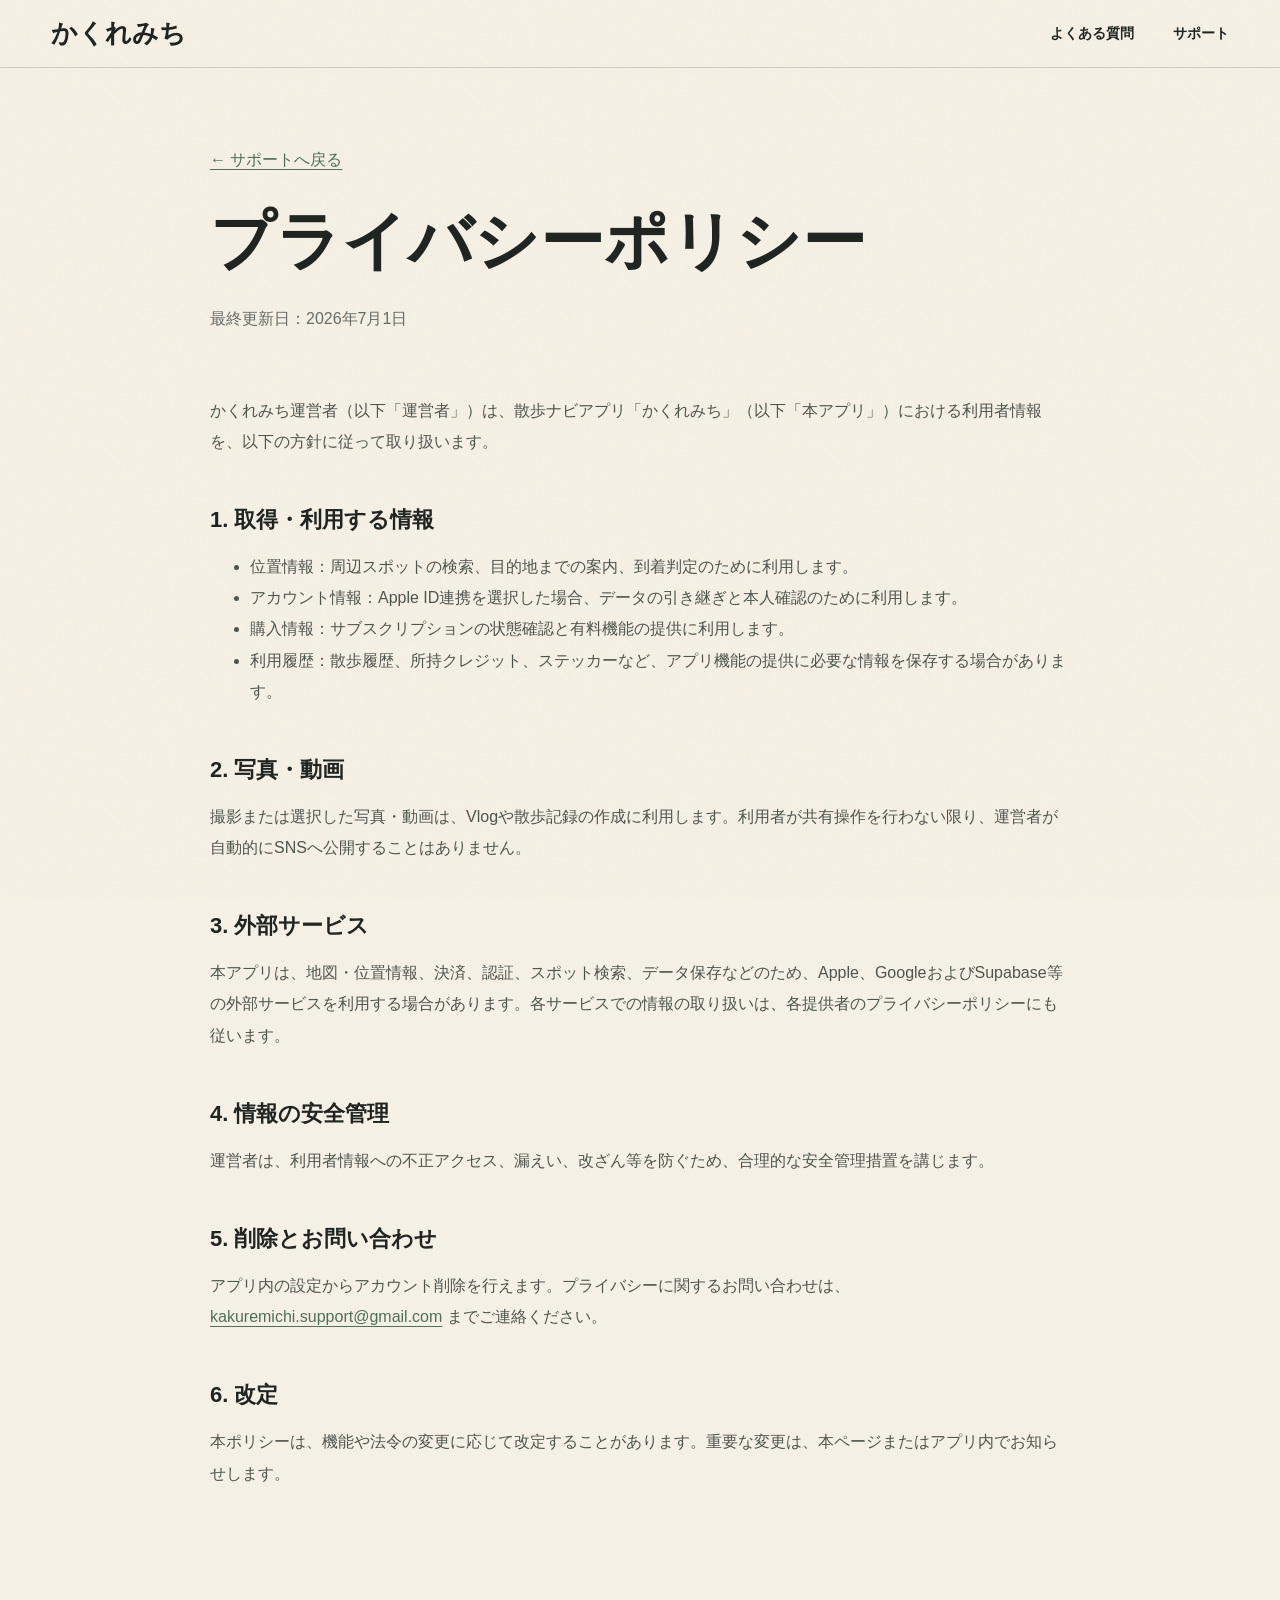
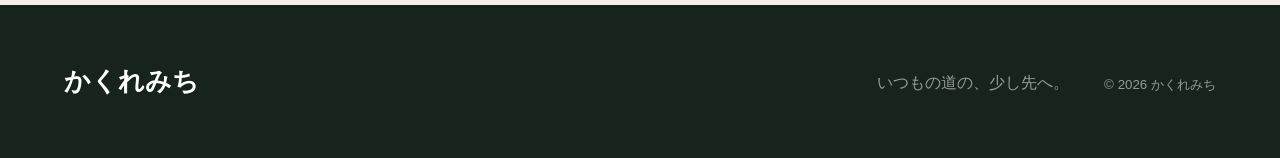
==== privacy/index.html @ 9f10bf23 "Publish KakureMichi support site" ====
<!doctype html>
<html lang="ja">
<head>
  <meta charset="utf-8"><meta name="viewport" content="width=device-width, initial-scale=1">
  <meta name="referrer" content="strict-origin-when-cross-origin">
  <meta http-equiv="Content-Security-Policy" content="default-src 'self'; script-src 'self'; style-src 'self' 'unsafe-inline' https://fonts.googleapis.com; font-src 'self' https://fonts.gstatic.com data:; img-src 'self' data:; connect-src 'none'; media-src 'self'; object-src 'none'; frame-src 'none'; worker-src 'none'; base-uri 'self'; form-action 'none'; upgrade-insecure-requests">
  <meta name="robots" content="index,follow"><title>プライバシーポリシー | かくれみち</title>
  <link rel="preconnect" href="https://fonts.googleapis.com"><link rel="preconnect" href="https://fonts.gstatic.com" crossorigin>
  <link href="https://fonts.googleapis.com/css2?family=Klee+One:wght@400;600&family=Noto+Sans+JP:wght@400;500;600;700&display=swap" rel="stylesheet">
  <link rel="stylesheet" href="../styles.css">
</head>
<body>
  <header class="site-header is-scrolled"><a class="brand" href="../">かくれみち</a><nav class="desktop-nav"><a href="../#faq">よくある質問</a><a href="../#support">サポート</a></nav></header>
  <main class="legal-page"><div class="section-inner">
    <a class="legal-back" href="../">← サポートへ戻る</a>
    <h1>プライバシーポリシー</h1><p class="updated">最終更新日：2026年7月1日</p>
    <p>かくれみち運営者（以下「運営者」）は、散歩ナビアプリ「かくれみち」（以下「本アプリ」）における利用者情報を、以下の方針に従って取り扱います。</p>
    <h2>1. 取得・利用する情報</h2>
    <ul><li>位置情報：周辺スポットの検索、目的地までの案内、到着判定のために利用します。</li><li>アカウント情報：Apple ID連携を選択した場合、データの引き継ぎと本人確認のために利用します。</li><li>購入情報：サブスクリプションの状態確認と有料機能の提供に利用します。</li><li>利用履歴：散歩履歴、所持クレジット、ステッカーなど、アプリ機能の提供に必要な情報を保存する場合があります。</li></ul>
    <h2>2. 写真・動画</h2><p>撮影または選択した写真・動画は、Vlogや散歩記録の作成に利用します。利用者が共有操作を行わない限り、運営者が自動的にSNSへ公開することはありません。</p>
    <h2>3. 外部サービス</h2><p>本アプリは、地図・位置情報、決済、認証、スポット検索、データ保存などのため、Apple、GoogleおよびSupabase等の外部サービスを利用する場合があります。各サービスでの情報の取り扱いは、各提供者のプライバシーポリシーにも従います。</p>
    <h2>4. 情報の安全管理</h2><p>運営者は、利用者情報への不正アクセス、漏えい、改ざん等を防ぐため、合理的な安全管理措置を講じます。</p>
    <h2>5. 削除とお問い合わせ</h2><p>アプリ内の設定からアカウント削除を行えます。プライバシーに関するお問い合わせは、<a href="mailto:kakuremichi.support@gmail.com">kakuremichi.support@gmail.com</a> までご連絡ください。</p>
    <h2>6. 改定</h2><p>本ポリシーは、機能や法令の変更に応じて改定することがあります。重要な変更は、本ページまたはアプリ内でお知らせします。</p>
  </div></main>
  <footer><a class="brand" href="../">かくれみち</a><p>いつもの道の、少し先へ。</p><small>© 2026 かくれみち</small></footer>
</body></html>
---- styles.css ----
:root {
  --ink: #202521;
  --sub: #666c67;
  --paper: #f5f0e5;
  --paper-deep: #e9e1d1;
  --moss: #506f59;
  --moss-dark: #253f33;
  --coral: #dd654d;
  --gold: #e3ac4b;
  --blue: #7da7b2;
  --line: rgba(32, 37, 33, 0.17);
  --header-h: 84px;
}

* { box-sizing: border-box; }
html { scroll-behavior: smooth; overflow-x: clip; }
body {
  margin: 0;
  color: var(--ink);
  background: var(--paper);
  font-family: "Noto Sans JP", sans-serif;
  letter-spacing: 0;
  overflow-x: hidden;
}
body::before {
  content: "";
  position: fixed;
  z-index: 60;
  inset: 0;
  pointer-events: none;
  opacity: .14;
  background-image: url("data:image/svg+xml,%3Csvg xmlns='http://www.w3.org/2000/svg' width='180' height='180' viewBox='0 0 180 180'%3E%3Cfilter id='n'%3E%3CfeTurbulence type='fractalNoise' baseFrequency='.82' numOctaves='3' stitchTiles='stitch'/%3E%3C/filter%3E%3Crect width='100%25' height='100%25' filter='url(%23n)' opacity='.18'/%3E%3C/svg%3E");
  mix-blend-mode: multiply;
}
a { color: inherit; text-decoration: none; }
button { font: inherit; }
.skip-link { position: fixed; top: 8px; left: 8px; z-index: 100; padding: 10px 14px; background: white; transform: translateY(-150%); }
.skip-link:focus { transform: translateY(0); }

.journey-progress {
  position: fixed;
  z-index: 48;
  left: clamp(14px, 2vw, 32px);
  top: 50%;
  display: flex;
  align-items: center;
  gap: 12px;
  color: rgba(255,255,255,.72);
  transform: translate(-45%, -50%) rotate(-90deg);
  transform-origin: center;
  transition: color .35s ease;
}
.journey-progress::before { content: ""; width: 82px; height: 1px; background: currentColor; opacity: .28; }
.journey-progress i { position: absolute; left: 0; width: 82px; height: 1px; background: var(--gold); transform: scaleX(var(--page-progress, 0)); transform-origin: left; }
.journey-progress span { font-size: 9px; font-weight: 700; letter-spacing: .18em; white-space: nowrap; }
.journey-progress.is-light { color: rgba(32,37,33,.55); }

.site-header {
  position: fixed;
  top: 0;
  left: 0;
  right: 0;
  z-index: 50;
  height: var(--header-h);
  display: flex;
  align-items: center;
  justify-content: space-between;
  padding: 0 clamp(24px, 4vw, 72px);
  color: white;
  transition: background .35s ease, color .35s ease, height .35s ease;
}
.site-header.is-scrolled { height: 68px; color: var(--ink); background: rgba(245, 240, 229, .92); backdrop-filter: blur(16px); border-bottom: 1px solid var(--line); }
.brand { font: 600 clamp(24px, 2vw, 34px)/1 "Klee One", cursive; white-space: nowrap; }
.desktop-nav { display: flex; gap: clamp(22px, 3vw, 48px); font-size: 14px; font-weight: 600; }
.desktop-nav a { position: relative; padding: 8px 0; }
.desktop-nav a::after { content: ""; position: absolute; left: 0; right: 100%; bottom: 0; height: 1px; background: currentColor; transition: right .3s ease; }
.desktop-nav a:hover::after { right: 0; }
.menu-button { display: none; width: 44px; height: 44px; border: 0; background: transparent; color: currentColor; }
.menu-button span { display: block; width: 22px; height: 1px; margin: 6px auto; background: currentColor; }

.hero { position: sticky; top: 0; z-index: 1; min-height: 100svh; isolation: isolate; overflow: hidden; color: white; }
.hero-photo, .hero-shade, #ambient-canvas { position: absolute; inset: 0; }
.hero-photo { z-index: -4; background: url("./assets/hero-alley.webp") center center / cover no-repeat; transform: scale(1.04); }
.hero-shade { z-index: -3; background: linear-gradient(90deg, rgba(10, 14, 13, .78) 0%, rgba(10, 14, 13, .45) 42%, rgba(10, 14, 13, .04) 72%), linear-gradient(0deg, rgba(10, 14, 13, .4), transparent 40%); }
#ambient-canvas { z-index: -2; width: 100%; height: 100%; pointer-events: none; }
.hero-copy { position: relative; z-index: 5; width: min(820px, 88vw); padding: clamp(150px, 19vh, 210px) 0 88px clamp(24px, 8vw, 140px); }
.eyebrow, .section-kicker { margin: 0 0 20px; color: var(--gold); font-size: 12px; font-weight: 700; letter-spacing: .16em; }
.hero h1 { max-width: 720px; margin: 0; font: 600 clamp(42px, 4.35vw, 72px)/1.38 "Klee One", cursive; text-wrap: balance; }
.hero-lead { margin: 30px 0 0; color: rgba(255,255,255,.8); font-size: clamp(15px, 1.2vw, 18px); line-height: 2; }
.hero-actions { display: flex; align-items: center; gap: 28px; margin-top: 38px; }
.primary-action { display: inline-flex; align-items: center; justify-content: space-between; gap: 42px; min-width: 250px; height: 62px; padding: 0 24px; background: var(--coral); font-weight: 700; box-shadow: 0 14px 38px rgba(34, 15, 10, .2); transition: transform .25s ease, background .25s ease; }
.primary-action:hover { transform: translateY(-3px); background: #e2735d; }
.text-action { padding: 10px 0; border-bottom: 1px solid rgba(255,255,255,.6); font-size: 14px; }
.scroll-cue { position: absolute; right: 34px; bottom: 34px; display: grid; justify-items: center; gap: 10px; font-size: 9px; letter-spacing: .2em; writing-mode: vertical-rl; }
.scroll-cue i { display: block; width: 1px; height: 58px; background: rgba(255,255,255,.7); }

.decor, .section-decor { position: absolute; pointer-events: none; user-select: none; }
.decor { z-index: 3; filter: drop-shadow(0 12px 12px rgba(0,0,0,.2)); }
.decor-map { left: -38px; bottom: 5%; width: clamp(105px, 12vw, 190px); transform: rotate(-9deg); opacity: .92; }
.decor-note { right: -34px; top: 35%; width: clamp(130px, 15vw, 220px); transform: rotate(6deg); }
.decor-photo { right: 3%; bottom: 5%; width: clamp(105px, 12vw, 175px); transform: rotate(7deg); }
.decor-arrow { right: 42%; top: 45%; width: clamp(45px, 5vw, 74px); transform: rotate(-8deg); }
.decor-sparkles { right: 23%; top: 27%; width: clamp(54px, 6vw, 90px); }
.route-line { position: absolute; z-index: 2; right: 5%; bottom: -5%; width: min(58vw, 850px); height: 82%; overflow: visible; pointer-events: none; }
.route-line .route-path { fill: none; stroke: #f2c469; stroke-width: 4; stroke-linecap: round; stroke-dasharray: 2 16; filter: drop-shadow(0 0 6px rgba(242,196,105,.75)); }
.route-traveler { filter: drop-shadow(0 4px 8px rgba(24,20,12,.32)); }
.route-traveler circle { fill: var(--gold); stroke: rgba(255,255,255,.9); stroke-width: 3; }
.route-traveler path { fill: var(--moss-dark); stroke: none; }

.paper-band { position: relative; background: var(--paper); overflow-x: clip; }
.paper-band::before { content: ""; position: absolute; top: -28px; left: -2%; width: 104%; height: 56px; background: var(--paper); clip-path: polygon(0 46%, 5% 32%, 11% 54%, 18% 25%, 26% 49%, 34% 30%, 43% 52%, 52% 22%, 61% 44%, 69% 31%, 78% 55%, 87% 28%, 94% 49%, 100% 36%, 100% 100%, 0 100%); }
.section-inner { width: min(1180px, calc(100% - 48px)); margin: 0 auto; }
.story { z-index: 8; min-height: 680px; display: grid; align-items: center; padding: 155px 0 115px; overflow: visible; background: #f1ebdf; box-shadow: 0 -24px 55px rgba(10, 14, 13, .18); }
.story::before { display: none; }
.story-grid { position: relative; z-index: 2; display: grid; grid-template-columns: 1fr 1fr; gap: 12vw; align-items: center; }
.torn-paper-edge { position: absolute; z-index: 1; left: 0; top: -126px; width: 100%; height: 170px; object-fit: cover; object-position: center top; pointer-events: none; user-select: none; filter: drop-shadow(0 -10px 12px rgba(18, 20, 18, .15)); transform-origin: center bottom; }
.story h2, .steps h2, .faq h2, .support h2, .legal-page h1 { margin: 0; font: 600 clamp(42px, 5vw, 72px)/1.35 "Klee One", cursive; }
.story-copy { max-width: 520px; color: var(--sub); font-size: 17px; line-height: 2.15; }
.secret-note {
  position: relative;
  width: min(360px, 100%);
  margin-top: 36px;
  padding: 20px 92px 20px 22px;
  color: var(--ink);
  background: rgba(255,252,244,.72);
  border: 1px solid rgba(78,90,80,.19);
  box-shadow: 0 14px 32px rgba(64,52,35,.08);
  transform: rotate(-1.5deg);
}
.secret-note::before, .secret-note::after { content: ""; position: absolute; top: -10px; width: 58px; height: 22px; background: rgba(218,192,143,.58); }
.secret-note::before { left: 26px; transform: rotate(-5deg); }
.secret-note::after { right: 34px; transform: rotate(7deg); }
.secret-note span, .secret-note small { display: block; letter-spacing: .13em; }
.secret-note span { color: var(--coral); font-size: 9px; font-weight: 700; }
.secret-note strong { display: block; margin: 3px 0 1px; font: 600 27px/1.25 "Klee One", cursive; letter-spacing: .18em; }
.secret-note small { font-size: 10px; color: var(--sub); }
.secret-note::selection { background: transparent; }
.story-stamp { left: 4%; top: 16%; width: 120px; opacity: .58; transform: rotate(-12deg); }
.story-leaf { right: 4%; bottom: 7%; width: 92px; opacity: .78; transform: rotate(9deg); }

.steps { position: relative; z-index: 9; min-height: 800px; padding: 130px 0; background: #dfe5dd; overflow: hidden; }
.steps h2 { margin-bottom: 74px; }
.step-list { --step-progress: 0; position: relative; margin: 0; padding: 0; list-style: none; border-top: 1px solid rgba(37,63,51,.28); }
.step-list::before { content: ""; position: absolute; z-index: 2; left: 0; top: 0; width: 2px; height: 100%; background: var(--coral); transform: scaleY(var(--step-progress)); transform-origin: top; }
.step-list li { position: relative; display: grid; grid-template-columns: 110px 1fr; gap: 25px; align-items: start; padding: 32px 0 32px 20px; border-bottom: 1px solid rgba(37,63,51,.28); }
.step-number { color: var(--coral); font: 600 18px/1 "Klee One", cursive; }
.step-list h3 { margin: 0 0 9px; font-size: 25px; }
.step-list p { margin: 0; color: #526058; }
.step-map { right: 3%; top: 16%; width: min(25vw, 310px); opacity: .78; transform: rotate(8deg); }
.step-tape { right: 17%; top: 13%; width: 130px; transform: rotate(-7deg); }

.faq { z-index: 10; padding: 140px 0; }
.faq-layout { display: grid; grid-template-columns: .8fr 1.2fr; gap: 10vw; }
.faq-heading > p:last-child { color: var(--sub); }
.accordion details { border-top: 1px solid var(--line); }
.accordion details:last-child { border-bottom: 1px solid var(--line); }
.accordion summary { position: relative; padding: 26px 44px 26px 0; cursor: pointer; list-style: none; font-size: 17px; font-weight: 600; }
.accordion summary::-webkit-details-marker { display: none; }
.accordion summary::after { content: "+"; position: absolute; right: 8px; top: 24px; color: var(--moss); font-size: 22px; font-weight: 400; }
.accordion details[open] summary::after { content: "−"; }
.accordion details p { max-width: 690px; margin: 0; padding: 0 40px 26px 0; color: var(--sub); line-height: 1.9; }
.accordion details[open] { background: rgba(255,255,255,.22); }

.support { position: relative; z-index: 11; padding: 150px 0; color: white; background: var(--moss-dark); overflow: hidden; }
.support-grid { position: relative; z-index: 2; display: grid; grid-template-columns: 1fr 1fr; gap: 10vw; align-items: start; }
.support-light { position: absolute; width: 620px; height: 620px; right: -160px; top: -270px; border: 1px solid rgba(227,172,75,.36); border-radius: 50%; box-shadow: 0 0 100px rgba(227,172,75,.12) inset; }
.support-actions { border-top: 1px solid rgba(255,255,255,.24); }
.support-link { display: grid; grid-template-columns: 1fr auto; gap: 7px 20px; padding: 24px 2px; border-bottom: 1px solid rgba(255,255,255,.24); transition: padding .25s ease, color .25s ease; }
.support-link:hover { padding-left: 12px; color: #f0c875; }
.support-link span { font-size: 17px; font-weight: 600; }
.support-link small { grid-column: 1; color: rgba(255,255,255,.57); }
.support-link b { grid-column: 2; grid-row: 1 / span 2; align-self: center; font-size: 24px; font-weight: 400; }
footer { position: relative; z-index: 12; display: grid; grid-template-columns: 1fr auto auto; align-items: end; gap: 35px; padding: 64px clamp(24px, 5vw, 80px); background: #17231d; color: white; }
footer p, footer small { margin: 0; color: rgba(255,255,255,.55); }

.legal-page { min-height: 100vh; padding: 150px 0 100px; background: var(--paper); }
.legal-page .section-inner { max-width: 860px; }
.legal-page h1 { margin-bottom: 18px; }
.legal-page .updated { margin-bottom: 60px; color: var(--sub); }
.legal-page h2 { margin: 48px 0 14px; font-size: 22px; }
.legal-page p, .legal-page li { color: #4e554f; line-height: 1.95; }
.legal-page a { color: var(--moss); text-decoration: underline; text-underline-offset: 4px; }
.legal-back { display: inline-flex; margin-bottom: 28px; color: var(--moss); }

@media (max-width: 780px) {
  :root { --header-h: 68px; }
  .desktop-nav { position: fixed; inset: 68px 0 auto; display: grid; gap: 0; padding: 10px 24px 24px; color: var(--ink); background: rgba(245,240,229,.97); transform: translateY(-130%); transition: transform .35s ease; }
  .desktop-nav.is-open { transform: translateY(0); }
  .desktop-nav a { padding: 16px 0; border-bottom: 1px solid var(--line); }
  .menu-button { display: block; }
  .journey-progress { left: 50%; top: 78px; gap: 8px; transform: translateX(-50%); color: rgba(255,255,255,.68); }
  .journey-progress::before, .journey-progress i { width: min(40vw, 170px); }
  .journey-progress span { display: none; }
  .hero { min-height: max(760px, 100svh); min-height: max(760px, 100dvh); }
  .hero-photo { background-position: 60% center; }
  .hero-shade { background: linear-gradient(90deg, rgba(10,14,13,.76), rgba(10,14,13,.13)), linear-gradient(0deg, rgba(10,14,13,.52), transparent 50%); }
  .hero-copy { width: 100%; padding: 150px 24px 100px; }
  .hero h1 { font-size: clamp(30px, 8.8vw, 42px); line-height: 1.48; }
  .hero-actions { align-items: stretch; flex-direction: column; max-width: 310px; }
  .primary-action { min-width: 0; }
  .decor-map { left: -55px; bottom: 2%; }
  .decor-note { display: none; }
  .decor-photo { right: -20px; bottom: 5%; width: 120px; }
  .decor-arrow { right: 15%; top: 57%; }
  .route-line { right: -10%; width: 110vw; }
  .story-grid, .faq-layout, .support-grid { grid-template-columns: 1fr; gap: 48px; }
  .story { min-height: 720px; padding: 125px 0 90px; }
  .torn-paper-edge { top: -88px; height: 122px; width: 122%; left: -11%; }
  .steps { padding: 110px 0; }
  .steps h2 { margin-bottom: 48px; }
  .step-list li { grid-template-columns: 52px 1fr; }
  .step-map { top: auto; right: -28px; bottom: 20px; width: 158px; opacity: .28; }
  .step-tape { display: none; }
  .faq { padding: 110px 0; }
  .support { padding: 110px 0; }
  footer { grid-template-columns: 1fr; align-items: start; gap: 18px; }
  .legal-page { padding-top: 120px; }
}

@media (min-width: 781px) and (max-width: 1100px) {
  .hero-copy { width: min(680px, 78vw); padding-left: 8vw; }
  .hero h1 { font-size: clamp(40px, 5.5vw, 60px); }
  .decor-note { right: -75px; }
  .decor-photo { right: 1%; }
  .story-grid { gap: 7vw; }
  .step-map { right: -30px; opacity: .45; }
  .support-grid { gap: 6vw; }
}

@media (max-width: 480px) {
  .site-header { padding-inline: 18px; }
  .hero-copy { padding: 132px 18px 90px; }
  .hero h1 { font-size: min(8.2vw, 34px); white-space: nowrap; }
  .hero-lead br { display: none; }
  .hero-actions { gap: 18px; margin-top: 30px; }
  .primary-action { width: 100%; height: 58px; }
  .scroll-cue { right: 16px; bottom: 26px; }
  .decor-sparkles { right: 7%; top: 32%; }
  .section-inner { width: calc(100% - 36px); }
  .story h2, .steps h2, .faq h2, .support h2, .legal-page h1 { font-size: clamp(34px, 11vw, 48px); }
  .story-copy { font-size: 15px; line-height: 2; }
  .secret-note { padding-right: 72px; }
  .steps { min-height: 700px; }
  .step-list h3 { font-size: 21px; }
  .step-list p { font-size: 14px; line-height: 1.8; }
  .accordion summary { font-size: 15px; line-height: 1.7; }
  .support-link span { font-size: 15px; }
}

@media (max-height: 680px) and (min-width: 781px) {
  .hero-copy { padding-top: 118px; padding-bottom: 54px; }
  .hero h1 { font-size: clamp(38px, 4.4vw, 58px); }
  .hero-lead { margin-top: 18px; line-height: 1.75; }
  .hero-actions { margin-top: 24px; }
  .decor-photo { width: 108px; }
}

@media (orientation: landscape) and (max-height: 520px) {
  .hero { min-height: 650px; }
  .journey-progress { display: none; }
}

@media (prefers-reduced-motion: reduce) {
  html { scroll-behavior: auto; }
  *, *::before, *::after { animation-duration: .01ms !important; animation-iteration-count: 1 !important; transition-duration: .01ms !important; }
  #ambient-canvas { display: none; }
}
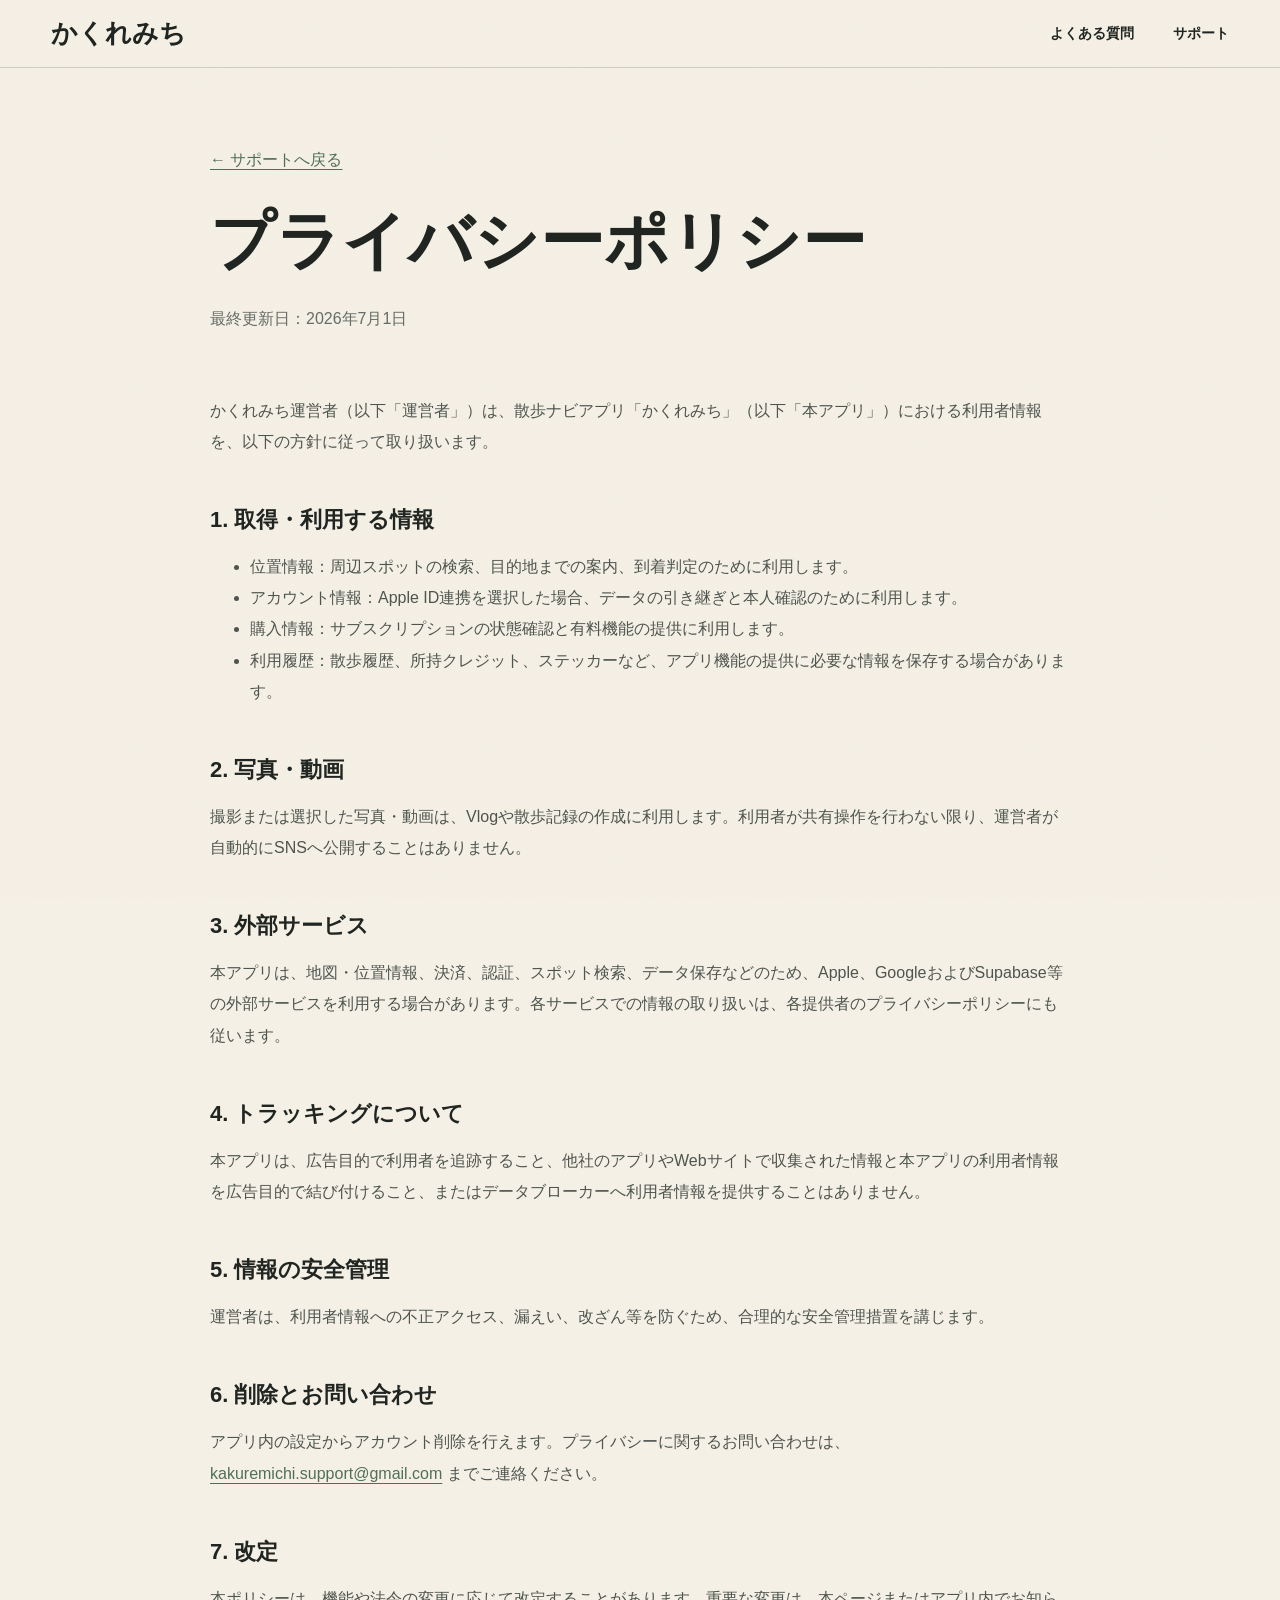
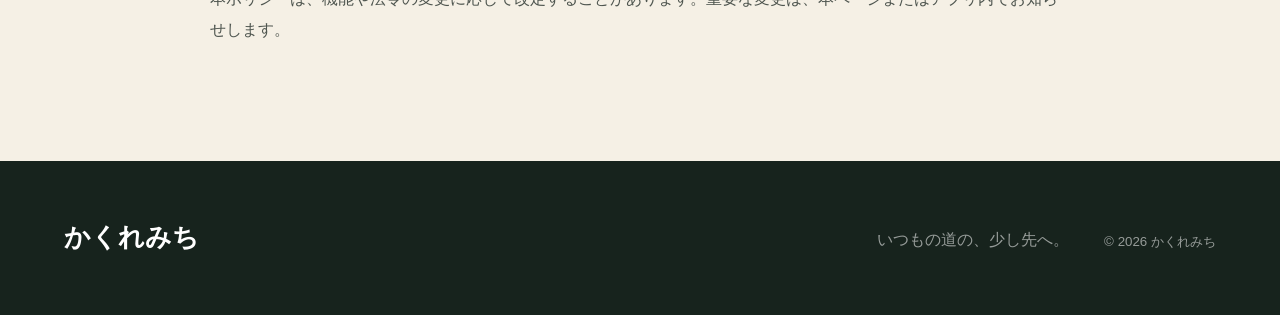
==== commit da6684bb: "Clarify privacy and subscription terms" ====
--- a/privacy/index.html
+++ b/privacy/index.html
@@ -19,9 +19,10 @@
     <ul><li>位置情報：周辺スポットの検索、目的地までの案内、到着判定のために利用します。</li><li>アカウント情報：Apple ID連携を選択した場合、データの引き継ぎと本人確認のために利用します。</li><li>購入情報：サブスクリプションの状態確認と有料機能の提供に利用します。</li><li>利用履歴：散歩履歴、所持クレジット、ステッカーなど、アプリ機能の提供に必要な情報を保存する場合があります。</li></ul>
     <h2>2. 写真・動画</h2><p>撮影または選択した写真・動画は、Vlogや散歩記録の作成に利用します。利用者が共有操作を行わない限り、運営者が自動的にSNSへ公開することはありません。</p>
     <h2>3. 外部サービス</h2><p>本アプリは、地図・位置情報、決済、認証、スポット検索、データ保存などのため、Apple、GoogleおよびSupabase等の外部サービスを利用する場合があります。各サービスでの情報の取り扱いは、各提供者のプライバシーポリシーにも従います。</p>
-    <h2>4. 情報の安全管理</h2><p>運営者は、利用者情報への不正アクセス、漏えい、改ざん等を防ぐため、合理的な安全管理措置を講じます。</p>
-    <h2>5. 削除とお問い合わせ</h2><p>アプリ内の設定からアカウント削除を行えます。プライバシーに関するお問い合わせは、<a href="mailto:kakuremichi.support@gmail.com">kakuremichi.support@gmail.com</a> までご連絡ください。</p>
-    <h2>6. 改定</h2><p>本ポリシーは、機能や法令の変更に応じて改定することがあります。重要な変更は、本ページまたはアプリ内でお知らせします。</p>
+    <h2>4. トラッキングについて</h2><p>本アプリは、広告目的で利用者を追跡すること、他社のアプリやWebサイトで収集された情報と本アプリの利用者情報を広告目的で結び付けること、またはデータブローカーへ利用者情報を提供することはありません。</p>
+    <h2>5. 情報の安全管理</h2><p>運営者は、利用者情報への不正アクセス、漏えい、改ざん等を防ぐため、合理的な安全管理措置を講じます。</p>
+    <h2>6. 削除とお問い合わせ</h2><p>アプリ内の設定からアカウント削除を行えます。プライバシーに関するお問い合わせは、<a href="mailto:kakuremichi.support@gmail.com">kakuremichi.support@gmail.com</a> までご連絡ください。</p>
+    <h2>7. 改定</h2><p>本ポリシーは、機能や法令の変更に応じて改定することがあります。重要な変更は、本ページまたはアプリ内でお知らせします。</p>
   </div></main>
   <footer><a class="brand" href="../">かくれみち</a><p>いつもの道の、少し先へ。</p><small>© 2026 かくれみち</small></footer>
 </body></html>
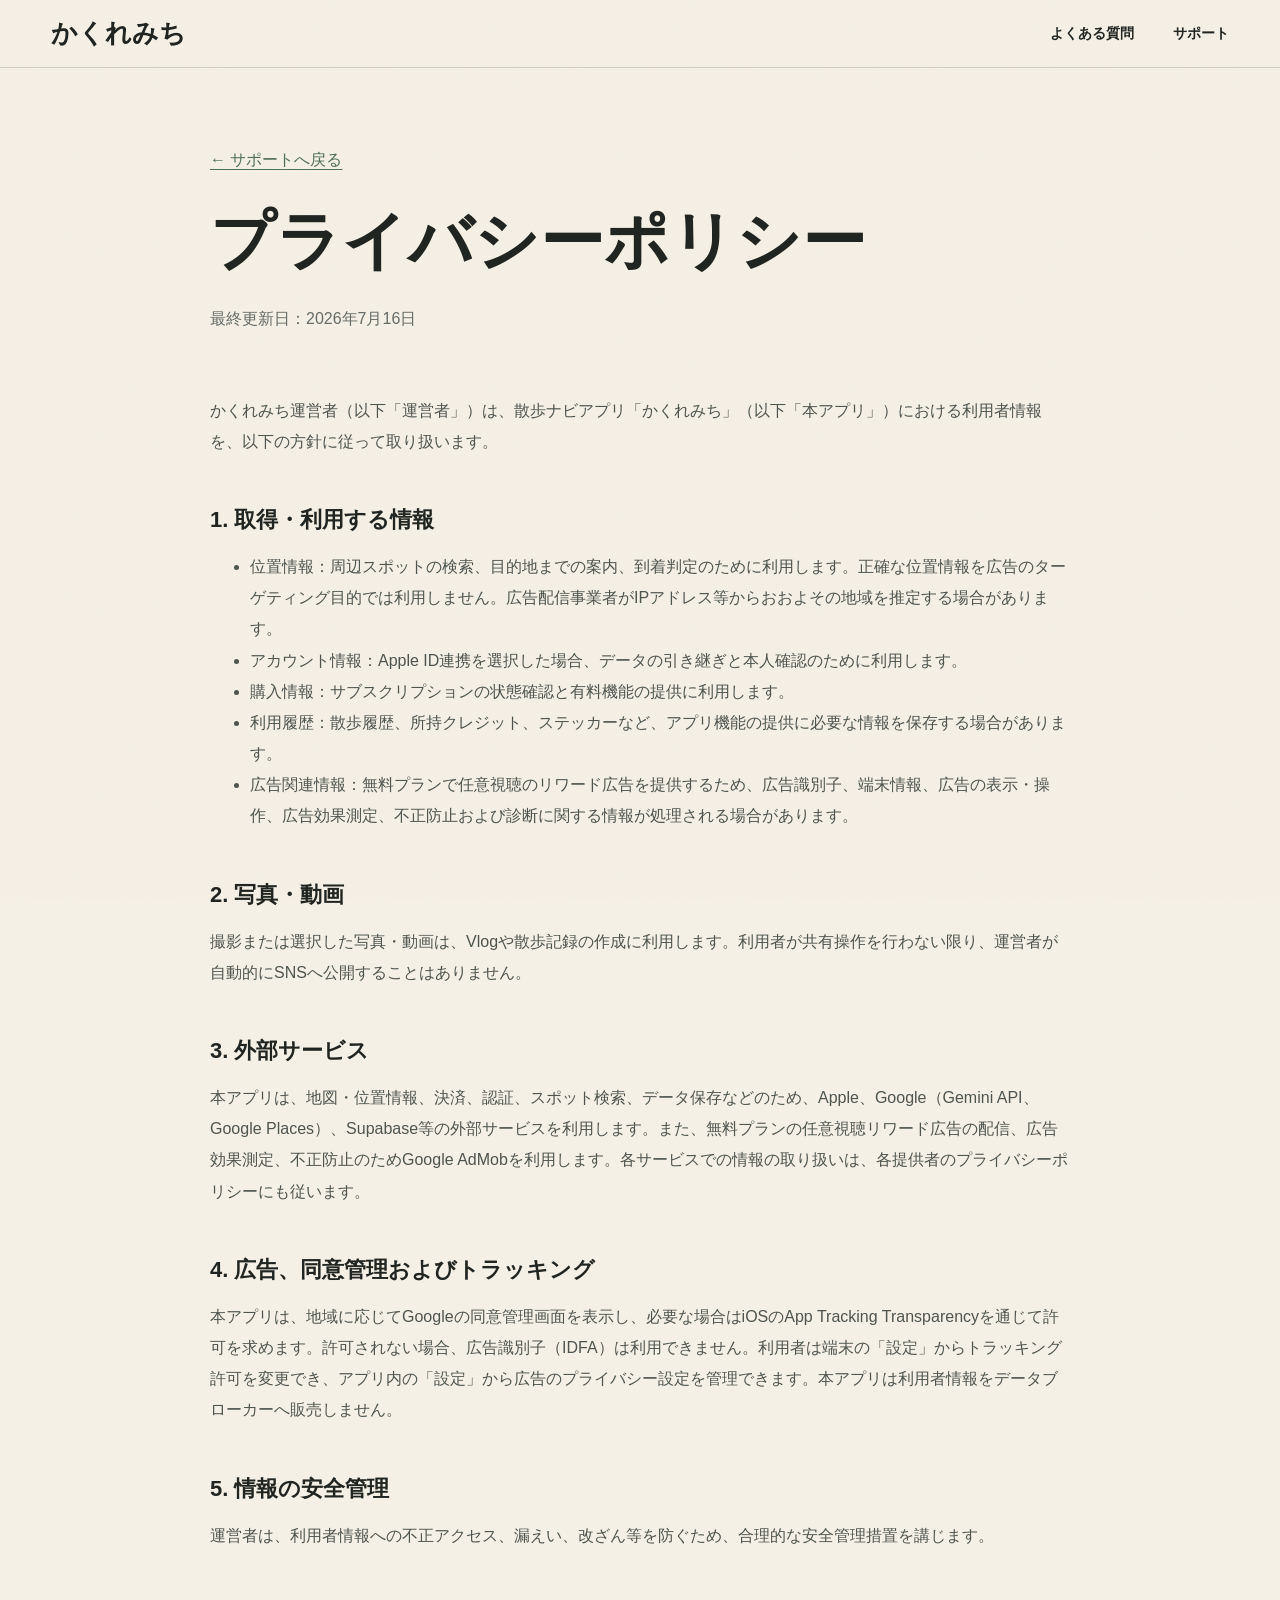
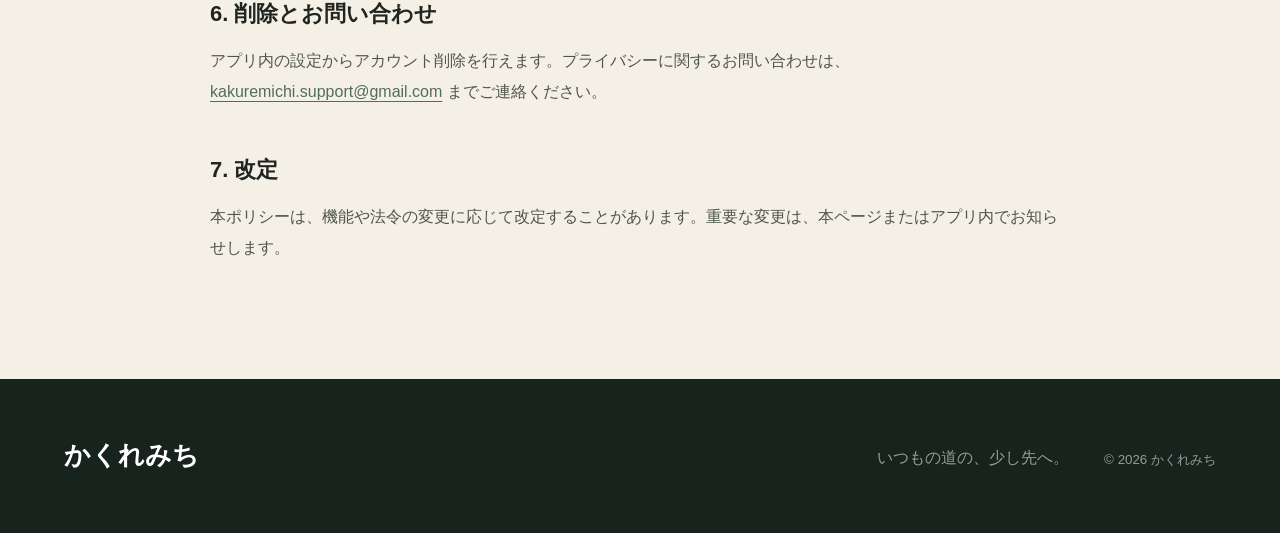
==== commit c79445e5: "Update privacy policy for rewarded ads" ====
--- a/privacy/index.html
+++ b/privacy/index.html
@@ -13,13 +13,13 @@
   <header class="site-header is-scrolled"><a class="brand" href="../">かくれみち</a><nav class="desktop-nav"><a href="../#faq">よくある質問</a><a href="../#support">サポート</a></nav></header>
   <main class="legal-page"><div class="section-inner">
     <a class="legal-back" href="../">← サポートへ戻る</a>
-    <h1>プライバシーポリシー</h1><p class="updated">最終更新日：2026年7月1日</p>
+    <h1>プライバシーポリシー</h1><p class="updated">最終更新日：2026年7月16日</p>
     <p>かくれみち運営者（以下「運営者」）は、散歩ナビアプリ「かくれみち」（以下「本アプリ」）における利用者情報を、以下の方針に従って取り扱います。</p>
     <h2>1. 取得・利用する情報</h2>
-    <ul><li>位置情報：周辺スポットの検索、目的地までの案内、到着判定のために利用します。</li><li>アカウント情報：Apple ID連携を選択した場合、データの引き継ぎと本人確認のために利用します。</li><li>購入情報：サブスクリプションの状態確認と有料機能の提供に利用します。</li><li>利用履歴：散歩履歴、所持クレジット、ステッカーなど、アプリ機能の提供に必要な情報を保存する場合があります。</li></ul>
+    <ul><li>位置情報：周辺スポットの検索、目的地までの案内、到着判定のために利用します。正確な位置情報を広告のターゲティング目的では利用しません。広告配信事業者がIPアドレス等からおおよその地域を推定する場合があります。</li><li>アカウント情報：Apple ID連携を選択した場合、データの引き継ぎと本人確認のために利用します。</li><li>購入情報：サブスクリプションの状態確認と有料機能の提供に利用します。</li><li>利用履歴：散歩履歴、所持クレジット、ステッカーなど、アプリ機能の提供に必要な情報を保存する場合があります。</li><li>広告関連情報：無料プランで任意視聴のリワード広告を提供するため、広告識別子、端末情報、広告の表示・操作、広告効果測定、不正防止および診断に関する情報が処理される場合があります。</li></ul>
     <h2>2. 写真・動画</h2><p>撮影または選択した写真・動画は、Vlogや散歩記録の作成に利用します。利用者が共有操作を行わない限り、運営者が自動的にSNSへ公開することはありません。</p>
-    <h2>3. 外部サービス</h2><p>本アプリは、地図・位置情報、決済、認証、スポット検索、データ保存などのため、Apple、GoogleおよびSupabase等の外部サービスを利用する場合があります。各サービスでの情報の取り扱いは、各提供者のプライバシーポリシーにも従います。</p>
-    <h2>4. トラッキングについて</h2><p>本アプリは、広告目的で利用者を追跡すること、他社のアプリやWebサイトで収集された情報と本アプリの利用者情報を広告目的で結び付けること、またはデータブローカーへ利用者情報を提供することはありません。</p>
+    <h2>3. 外部サービス</h2><p>本アプリは、地図・位置情報、決済、認証、スポット検索、データ保存などのため、Apple、Google（Gemini API、Google Places）、Supabase等の外部サービスを利用します。また、無料プランの任意視聴リワード広告の配信、広告効果測定、不正防止のためGoogle AdMobを利用します。各サービスでの情報の取り扱いは、各提供者のプライバシーポリシーにも従います。</p>
+    <h2>4. 広告、同意管理およびトラッキング</h2><p>本アプリは、地域に応じてGoogleの同意管理画面を表示し、必要な場合はiOSのApp Tracking Transparencyを通じて許可を求めます。許可されない場合、広告識別子（IDFA）は利用できません。利用者は端末の「設定」からトラッキング許可を変更でき、アプリ内の「設定」から広告のプライバシー設定を管理できます。本アプリは利用者情報をデータブローカーへ販売しません。</p>
     <h2>5. 情報の安全管理</h2><p>運営者は、利用者情報への不正アクセス、漏えい、改ざん等を防ぐため、合理的な安全管理措置を講じます。</p>
     <h2>6. 削除とお問い合わせ</h2><p>アプリ内の設定からアカウント削除を行えます。プライバシーに関するお問い合わせは、<a href="mailto:kakuremichi.support@gmail.com">kakuremichi.support@gmail.com</a> までご連絡ください。</p>
     <h2>7. 改定</h2><p>本ポリシーは、機能や法令の変更に応じて改定することがあります。重要な変更は、本ページまたはアプリ内でお知らせします。</p>
